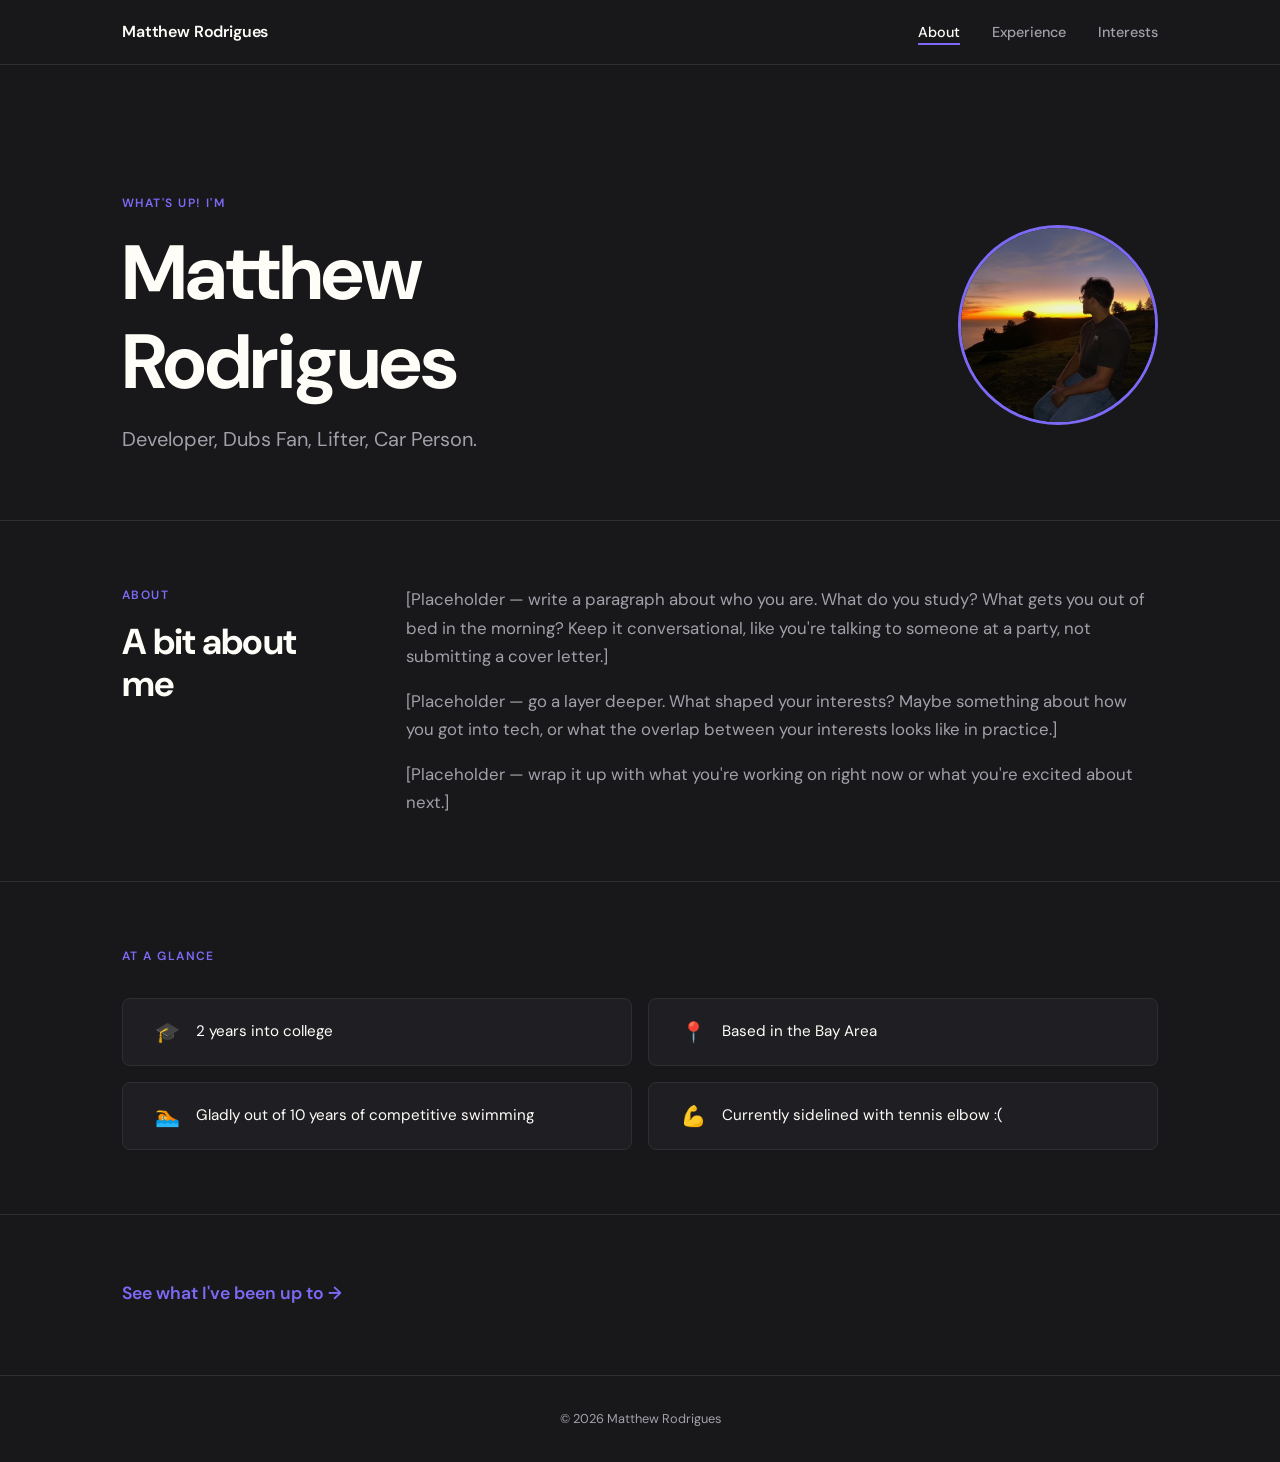
==== src/index.html @ 7f9e3f7c "First commit" ====
<!DOCTYPE html>
<html lang="en">
<head>
  <meta charset="UTF-8" />
  <meta name="viewport" content="width=device-width, initial-scale=1.0" />
  <title>Matthew Rodrigues</title>
  <link rel="preconnect" href="https://fonts.googleapis.com" />
  <link rel="preconnect" href="https://fonts.gstatic.com" crossorigin />
  <link href="https://fonts.googleapis.com/css2?family=DM+Sans:ital,opsz,wght@0,9..40,400;0,9..40,500;0,9..40,600;0,9..40,700;1,9..40,400&display=swap" rel="stylesheet" />
  <link rel="stylesheet" href="css/styles.css" />
  <link rel="stylesheet" href="css/index.css" />
</head>
<body data-page="about">

  <!-- Navigation -->
  <nav class="nav" id="nav">
    <div class="nav__inner">
      <a href="index.html" class="nav__logo">Matthew Rodrigues</a>
      <button class="nav__hamburger" id="hamburger" aria-label="Toggle menu" aria-expanded="false">
        <span></span>
        <span></span>
        <span></span>
      </button>
      <ul class="nav__links">
        <li><a href="index.html" data-nav="about">About</a></li>
        <li><a href="experience.html" data-nav="experience">Experience</a></li>
        <li><a href="interests.html" data-nav="interests">Interests</a></li>
      </ul>
    </div>
  </nav>

  <main>

    <!-- Hero -->
    <section class="section hero">
      <div class="container">
        <div class="hero__inner">
          <div class="hero__text">
            <p class="section-label">What's up! I'm</p>
            <h1 class="hero__name">Matthew<br />Rodrigues</h1>
            <p class="hero__tagline">Developer, Dubs Fan, Lifter, Car Person.</p>
          </div>
          <img
            src="Assets/Matt_pics/IMG_2655.JPG"
            alt="Matthew Rodrigues"
            class="hero__avatar"
            loading="lazy"
          />
        </div>
      </div>
    </section>

    <!-- About -->
    <section class="section about">
      <div class="container about__grid">
        <div>
          <p class="section-label">About</p>
          <h2>A bit about me</h2>
        </div>
        <div class="about__body">
          <p>
            [Placeholder — write a paragraph about who you are. What do you study? What gets you out of bed in the morning? Keep it conversational, like you're talking to someone at a party, not submitting a cover letter.]
          </p>
          <p>
            [Placeholder — go a layer deeper. What shaped your interests? Maybe something about how you got into tech, or what the overlap between your interests looks like in practice.]
          </p>
          <p>
            [Placeholder — wrap it up with what you're working on right now or what you're excited about next.]
          </p>
        </div>
      </div>
    </section>

    <!-- Quick Facts -->
    <section class="section facts">
      <div class="container">
        <p class="section-label">At a Glance</p>
        <ul class="facts__grid">
          <li class="facts__item">
            <span class="facts__icon">🎓</span>
            <span>2 years into college</span>
          </li>
          <li class="facts__item">
            <span class="facts__icon">📍</span>
            <span>Based in the Bay Area</span>
          </li>
          <li class="facts__item">
            <span class="facts__icon">🏊</span>
            <span>Gladly out of 10 years of competitive swimming</span>
          </li>
          <li class="facts__item">
            <span class="facts__icon">💪</span>
            <span>Currently sidelined with tennis elbow :(</span>
          </li>
        </ul>
      </div>
    </section>

    <!-- CTA -->
    <section class="section cta">
      <div class="container">
        <a href="experience.html" class="cta__link">See what I've been up to →</a>
      </div>
    </section>

  </main>

  <footer class="footer">
    <div class="container">
      <p>© 2026 Matthew Rodrigues</p>
    </div>
  </footer>

  <script src="js/main.js"></script>
</body>
</html>
---- src/css/styles.css ----
/* ============================================================
   Design Tokens
   ============================================================ */
:root {
  --color-bg: #18181B;
  --color-surface: #1F1F23;
  --color-primary: #FFFDF7;
  --color-accent: #7C6AF7;
  --color-muted: #A1A1AA;
  --color-border: #2E2E33;

  --font-body: 'DM Sans', sans-serif;

  --radius: 8px;
  --max-width: 1100px;

  --space-xs: 0.5rem;
  --space-sm: 1rem;
  --space-md: 2rem;
  --space-lg: 4rem;
  --space-xl: 8rem;
}

/* ============================================================
   Reset
   ============================================================ */
*, *::before, *::after {
  box-sizing: border-box;
  margin: 0;
  padding: 0;
}

html {
  font-size: 16px;
  scroll-behavior: smooth;
}

body {
  background-color: var(--color-bg);
  color: var(--color-primary);
  font-family: var(--font-body);
  line-height: 1.7;
  -webkit-font-smoothing: antialiased;
}

img {
  display: block;
  max-width: 100%;
}

a {
  color: inherit;
  text-decoration: none;
}

ul {
  list-style: none;
}

/* ============================================================
   Layout Utilities
   ============================================================ */
.container {
  width: 100%;
  max-width: var(--max-width);
  margin: 0 auto;
  padding: 0 var(--space-md);
}

.section {
  padding: var(--space-lg) 0;
}

/* ============================================================
   Navigation
   ============================================================ */
.nav {
  position: sticky;
  top: 0;
  z-index: 100;
  background-color: var(--color-bg);
  border-bottom: 1px solid var(--color-border);
}

.nav__inner {
  display: flex;
  align-items: center;
  justify-content: space-between;
  height: 64px;
  max-width: var(--max-width);
  margin: 0 auto;
  padding: 0 var(--space-md);
}

.nav__logo {
  font-size: 1rem;
  font-weight: 600;
  letter-spacing: -0.01em;
  color: var(--color-primary);
  transition: color 0.2s;
}

.nav__logo:hover {
  color: var(--color-accent);
}

.nav__links {
  display: flex;
  align-items: center;
  gap: var(--space-md);
}

.nav__links a {
  font-size: 0.9rem;
  font-weight: 500;
  color: var(--color-muted);
  padding-bottom: 2px;
  border-bottom: 2px solid transparent;
  transition: color 0.2s, border-color 0.2s;
}

.nav__links a:hover {
  color: var(--color-primary);
}

/* Active state driven by data-page on <body> */
body[data-page="about"] .nav__links a[data-nav="about"],
body[data-page="experience"] .nav__links a[data-nav="experience"],
body[data-page="interests"] .nav__links a[data-nav="interests"] {
  color: var(--color-primary);
  border-bottom-color: var(--color-accent);
}

/* Hamburger button */
.nav__hamburger {
  display: none;
  flex-direction: column;
  justify-content: center;
  gap: 5px;
  background: none;
  border: none;
  cursor: pointer;
  padding: 4px;
}

.nav__hamburger span {
  display: block;
  width: 22px;
  height: 2px;
  background-color: var(--color-primary);
  border-radius: 2px;
  transition: transform 0.2s, opacity 0.2s;
}

/* Mobile nav */
@media (max-width: 768px) {
  .nav__hamburger {
    display: flex;
  }

  .nav__links {
    display: none;
    position: absolute;
    top: 64px;
    left: 0;
    right: 0;
    flex-direction: column;
    align-items: flex-start;
    gap: 0;
    background-color: var(--color-surface);
    border-bottom: 1px solid var(--color-border);
    padding: var(--space-sm) var(--space-md);
  }

  .nav__links a {
    padding: var(--space-xs) 0;
    font-size: 1rem;
    width: 100%;
  }

  .nav.nav-open .nav__links {
    display: flex;
  }

  /* Hamburger → X animation */
  .nav.nav-open .nav__hamburger span:nth-child(1) {
    transform: translateY(7px) rotate(45deg);
  }
  .nav.nav-open .nav__hamburger span:nth-child(2) {
    opacity: 0;
  }
  .nav.nav-open .nav__hamburger span:nth-child(3) {
    transform: translateY(-7px) rotate(-45deg);
  }
}

/* ============================================================
   Typography Scale
   ============================================================ */
h1, h2, h3, h4 {
  line-height: 1.15;
  font-weight: 700;
  letter-spacing: -0.02em;
}

h1 { font-size: clamp(2.5rem, 6vw, 5rem); }
h2 { font-size: clamp(1.5rem, 3vw, 2.25rem); }
h3 { font-size: 1.15rem; }

.section-label {
  font-size: 0.75rem;
  font-weight: 600;
  letter-spacing: 0.12em;
  text-transform: uppercase;
  color: var(--color-accent);
  margin-bottom: var(--space-sm);
}

/* ============================================================
   Cards
   ============================================================ */
.card {
  background-color: var(--color-surface);
  border: 1px solid var(--color-border);
  border-radius: var(--radius);
  padding: var(--space-md);
}

/* ============================================================
   Footer
   ============================================================ */
.footer {
  border-top: 1px solid var(--color-border);
  padding: var(--space-md) 0;
  text-align: center;
  color: var(--color-muted);
  font-size: 0.8rem;
}
---- src/css/index.css ----
/* ============================================================
   Hero
   ============================================================ */
.hero {
  padding-top: var(--space-xl);
  padding-bottom: var(--space-lg);
}

.hero__name {
  margin-bottom: var(--space-sm);
  color: var(--color-primary);
}

.hero__tagline {
  font-size: clamp(1rem, 2vw, 1.25rem);
  color: var(--color-muted);
  font-weight: 400;
}

.hero__inner {
  display: flex;
  align-items: center;
  justify-content: space-between;
  gap: var(--space-lg);
}

.hero__avatar {
  width: 200px;
  height: 200px;
  border-radius: 50%;
  object-fit: cover;
  border: 3px solid var(--color-accent);
  flex-shrink: 0;
}

@media (max-width: 768px) {
  .hero__avatar {
    width: 80px;
    height: 80px;
  }
}

/* ============================================================
   About
   ============================================================ */
.about {
  border-top: 1px solid var(--color-border);
}

.about__grid {
  display: grid;
  grid-template-columns: 220px 1fr;
  gap: var(--space-lg);
  align-items: start;
}

.about__grid h2 {
  margin-top: var(--space-xs);
}

.about__body {
  display: flex;
  flex-direction: column;
  gap: var(--space-sm);
  color: var(--color-muted);
  font-size: 1.05rem;
}

@media (max-width: 768px) {
  .about__grid {
    grid-template-columns: 1fr;
    gap: var(--space-sm);
  }
}

/* ============================================================
   Quick Facts
   ============================================================ */
.facts {
  border-top: 1px solid var(--color-border);
}

.facts__grid {
  display: grid;
  grid-template-columns: repeat(2, 1fr);
  gap: var(--space-sm);
  margin-top: var(--space-md);
}

.facts__item {
  display: flex;
  align-items: center;
  gap: var(--space-sm);
  background-color: var(--color-surface);
  border: 1px solid var(--color-border);
  border-radius: var(--radius);
  padding: var(--space-sm) var(--space-md);
  font-size: 0.95rem;
}

.facts__icon {
  font-size: 1.25rem;
  flex-shrink: 0;
}

@media (max-width: 600px) {
  .facts__grid {
    grid-template-columns: 1fr;
  }
}

/* ============================================================
   CTA
   ============================================================ */
.cta {
  border-top: 1px solid var(--color-border);
}

.cta__link {
  display: inline-block;
  font-size: 1.1rem;
  font-weight: 600;
  color: var(--color-accent);
  border-bottom: 2px solid transparent;
  transition: border-color 0.2s;
}

.cta__link:hover {
  border-bottom-color: var(--color-accent);
}
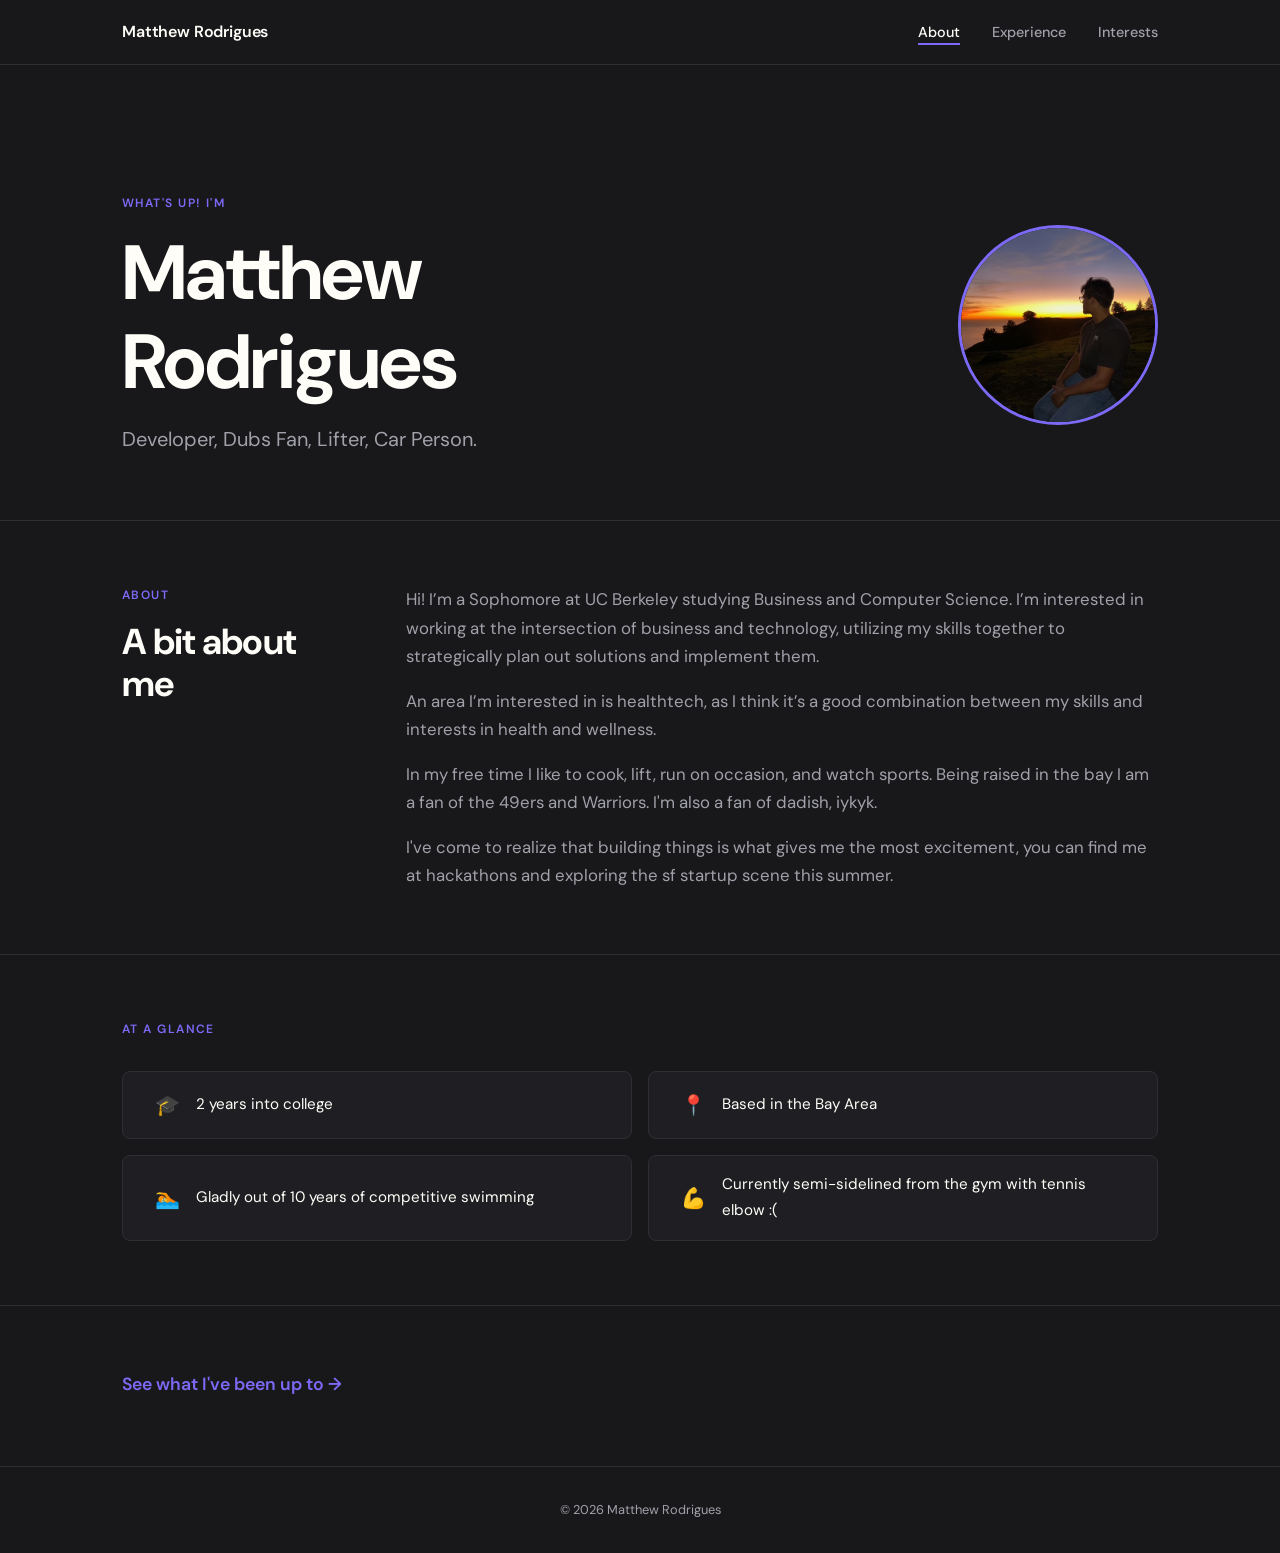
==== commit 3af70c7f: "updates" ====
--- a/src/index.html
+++ b/src/index.html
@@ -59,13 +59,15 @@
         </div>
         <div class="about__body">
           <p>
-            [Placeholder — write a paragraph about who you are. What do you study? What gets you out of bed in the morning? Keep it conversational, like you're talking to someone at a party, not submitting a cover letter.]
+            Hi! I’m a Sophomore at UC Berkeley studying Business and Computer Science. I’m interested in working at the intersection of business and technology, utilizing my skills together to strategically plan out solutions and implement them. 
+          <p>
+            An area I’m interested in is healthtech, as I think it’s a good combination between my skills and interests in health and wellness.
           </p>
           <p>
-            [Placeholder — go a layer deeper. What shaped your interests? Maybe something about how you got into tech, or what the overlap between your interests looks like in practice.]
+            In my free time I like to cook, lift, run on occasion, and watch sports. Being raised in the bay I am a fan of the 49ers and Warriors. I'm also a fan of dadish, iykyk.
           </p>
           <p>
-            [Placeholder — wrap it up with what you're working on right now or what you're excited about next.]
+            I've come to realize that building things is what gives me the most excitement, you can find me at hackathons and exploring the sf startup scene this summer. 
           </p>
         </div>
       </div>
@@ -90,7 +92,7 @@
           </li>
           <li class="facts__item">
             <span class="facts__icon">💪</span>
-            <span>Currently sidelined with tennis elbow :(</span>
+            <span>Currently semi-sidelined from the gym with tennis elbow :(</span>
           </li>
         </ul>
       </div>
